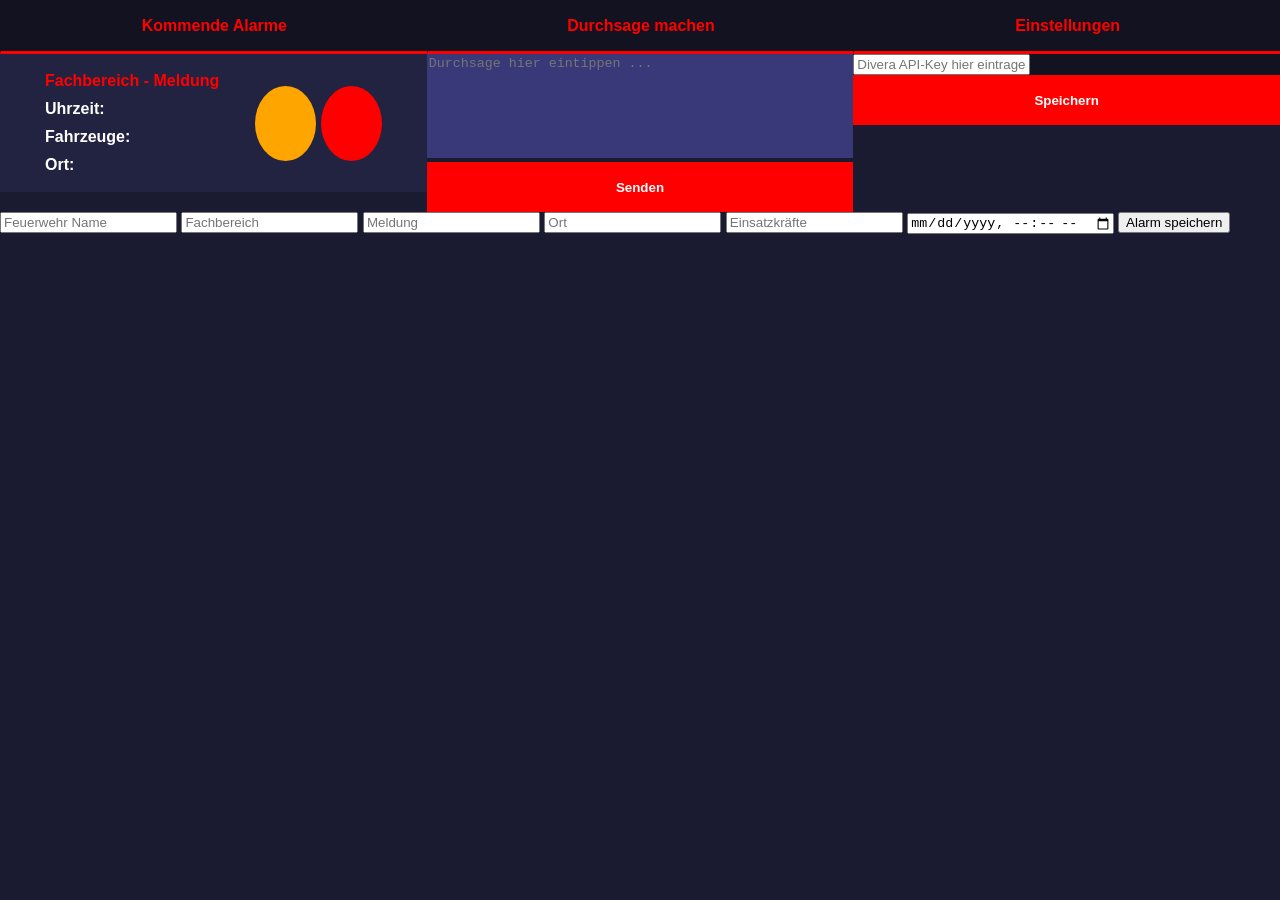
==== src/main/resources/templates/index.html @ 3c7aeb7d "Websetie weiter entwickelt GUI und web Server Ports am start via Arguemtn hinzugefügt und doppelter " ====
<!DOCTYPE html>
<html xmlns:th="http://www.thymeleaf.org">
<head>
    <title>Simularm Feuerwehr</title>
    <link rel="stylesheet" th:href="@{/css/index.css}" href="../static/css/index.css">
</head>
<body>

<div class="left">
    <div class="queue">
        <div class="title">
            <span>Kommende Alarme</span>
        </div>
        <div class="q_con" th:each="alarm : ${alarms}">
            <div class="q_item">
                <div class="meldung">
                    <span th:text="${alarm.fachBereich}">Fachbereich</span><span> - </span><span th:text="${alarm.meldung}">Meldung</span>
                </div>
                <div class="time">
                    <span>Uhrzeit: </span><span th:text="${alarm.timestamp}"></span>
                </div>
                <div class="einheit">
                    <span>Fahrzeuge: </span><span th:text="${alarm.forces}"></span>
                </div>
                <div class="location">
                    <span>Ort: </span><span th:text="${alarm.ort}"></span>
                </div>
            </div>
            <div class="edit">
                <a>
                    <img th:src="@{/source/settings.png}">
                </a>
            </div>
            <div class="delete">
                <a>
                    <img th:src="@{/source/settings.png}">
                </a>
            </div>
        </div>
        <div class="create">

        </div>
    </div>
    <div class="durchsage">
        <div class="title">
            <span>Durchsage machen</span>
        </div>
        <form th:action="@{/alarm/druchsage}" method="post">
            <textarea type="text" name="message" placeholder="Durchsage hier eintippen ..."  cols="40" rows="5" ></textarea>
            <button type="submit"><span>Senden</span></button>
        </form>
    </div>
    <div class="settings">
        <div class="title">
            <span>Einstellungen</span>
        </div>
        <form th:action="@{/alarm/settings}" method="post">
            <input type="text" name="api-key" placeholder="Divera API-Key hier eintragen ...">
            <button type="submit">Speichern</button>
        </form>
    </div>
</div>
<form action="/alarm/add" method="post">
    <input type="text" name="fwName" placeholder="Feuerwehr Name" />
    <input type="text" name="fachBereich" placeholder="Fachbereich" />
    <input type="text" name="meldung" placeholder="Meldung" />
    <input type="text" name="ort" placeholder="Ort" />
    <input type="text" name="forces" placeholder="Einsatzkräfte" />
    <input type="datetime-local" name="time">
    <button type="submit">Alarm speichern</button>
</form>


</body>
</html>
---- src/main/resources/static/css/index.css ----
body {
    background-color: rgb(26, 26, 49);
    color: white;
    font-family: arial;
    font-weight: 300;
    width: 100%;
    height: 100%;
    margin: 0px;
    user-select: none;
    overflow-x: hidden;
}

.title{
    width: 100%;
    height: 50px;
    transition: all 0.3s;
    background-color: rgb(18, 18, 32);
    border-left: transparent solid 3px;
    display: flex;
    align-items: center;
    justify-content: center;
    border: 1px solid transparent;
    font-weight: bold;
    color: red;
    border-bottom: 3px red solid;
}

.left{
    width: 100%;
    height: 100%;
    display: flex;
    justify-content: flex-start;
    align-items: flex-start;
    flex-direction: row;

}


/* Queue */
.queue{
    width: 33.333%;
    height: 100%;
    display: flex;
    justify-content: top;
    align-items: top;
    flex-direction: column;
}


.queue .q_title span{
    font-size: larger;
}

.queue .q_con{
    width: calc(100% - 10vh);
    height: 100%;
    transition: all 0.3s;
    background-color: rgb(34, 34, 65);
    display: inline-flex;
    justify-content: flex-end;
    align-items: center;
    gap: 5px;
    padding: 2vh;
    padding-left: 5vh;
    padding-right: 5vh;
    overflow-y: scroll;
}
.queue .q_con:hover{
    background-color: rgb(57, 57, 122);
}
.queue .q_con .q_item{
    width: 75%;
    display: flex;
    justify-content: center;
    align-items: flex-start;
    gap: 10px;
    flex-direction: column;
    font-weight: bold;
}

.queue .q_con .q_item .meldung{
    color: red
}

.queue .q_con .edit{
    width: 75px;
    height: 75px;
    background-color: orange;
    transition: all 0.3s;
    display: flex;
    justify-content: center;
    align-items: center;
    border-radius: 50%;
}
.queue .q_con .edit:hover{
    background-color: rgb(160, 88, 0);
    box-shadow: rgba(0, 0, 0, 0.25) 0px 54px 55px, rgba(0, 0, 0, 0.12) 0px -12px 30px, rgba(0, 0, 0, 0.12) 0px 4px 6px, rgba(0, 0, 0, 0.17) 0px 12px 13px, rgba(0, 0, 0, 0.09) 0px -3px 5px;
}

.queue .q_con .delete{
    width: 75px;
    height: 75px;
    background-color: red;
    transition: all 0.3s;
    transition: all 0.3s;
    display: flex;
    justify-content: center;
    align-items: center;
    border-radius: 50%;
}
.queue .q_con .delete:hover{
    background-color: darkred;
    box-shadow: rgba(0, 0, 0, 0.25) 0px 54px 55px, rgba(0, 0, 0, 0.12) 0px -12px 30px, rgba(0, 0, 0, 0.12) 0px 4px 6px, rgba(0, 0, 0, 0.17) 0px 12px 13px, rgba(0, 0, 0, 0.09) 0px -3px 5px;
}

/* Annoucements */

.durchsage{
    width: 33.333%;
    height: 100%;
    display: flex;
    justify-content: top;
    align-items: top;
    flex-direction: column;
}

.durchsage form textarea{
    margin: 0px;
    padding: 2px;
    width: calc(100% - 4px);
    height: 100px;
    border: none;
    resize: none;
    background-color: rgb(57, 57, 122);
    overflow-y: scroll;
    outline: none;
}
.durchsage form button{
    width: 100%;
    height: 50px;
    border: none;
    background-color: red;
    color: white;
    font-weight:bold;
    transition: all 0.2s;
}

.durchsage form button:hover{
    background-color: darkred;
    font-size:medium
}

.settings{
    width: 33.333%;
    height: 100%;
    display: flex;
    justify-content: top;
    align-items: top;
    flex-direction: column;
    background-color: rgb(18, 18, 32);
    font-weight: bold;
    transition: all 0.3s;
}
.settings img{
    filter: invert(1);
}
.settings form .inputs{
    width: calc(100% - 20px);
    height: 100%;
    display: flex;
    justify-content: center;
    align-items: flex-start;
    flex-direction: column;
    padding: 10px;
}

.settings form button{
    width: 100%;
    height: 50px;
    border: none;
    background-color: red;
    color: white;
    font-weight:bold;
    transition: all 0.2s;
}

.settings form button:hover{
    background-color: darkred;
    font-size:medium
}
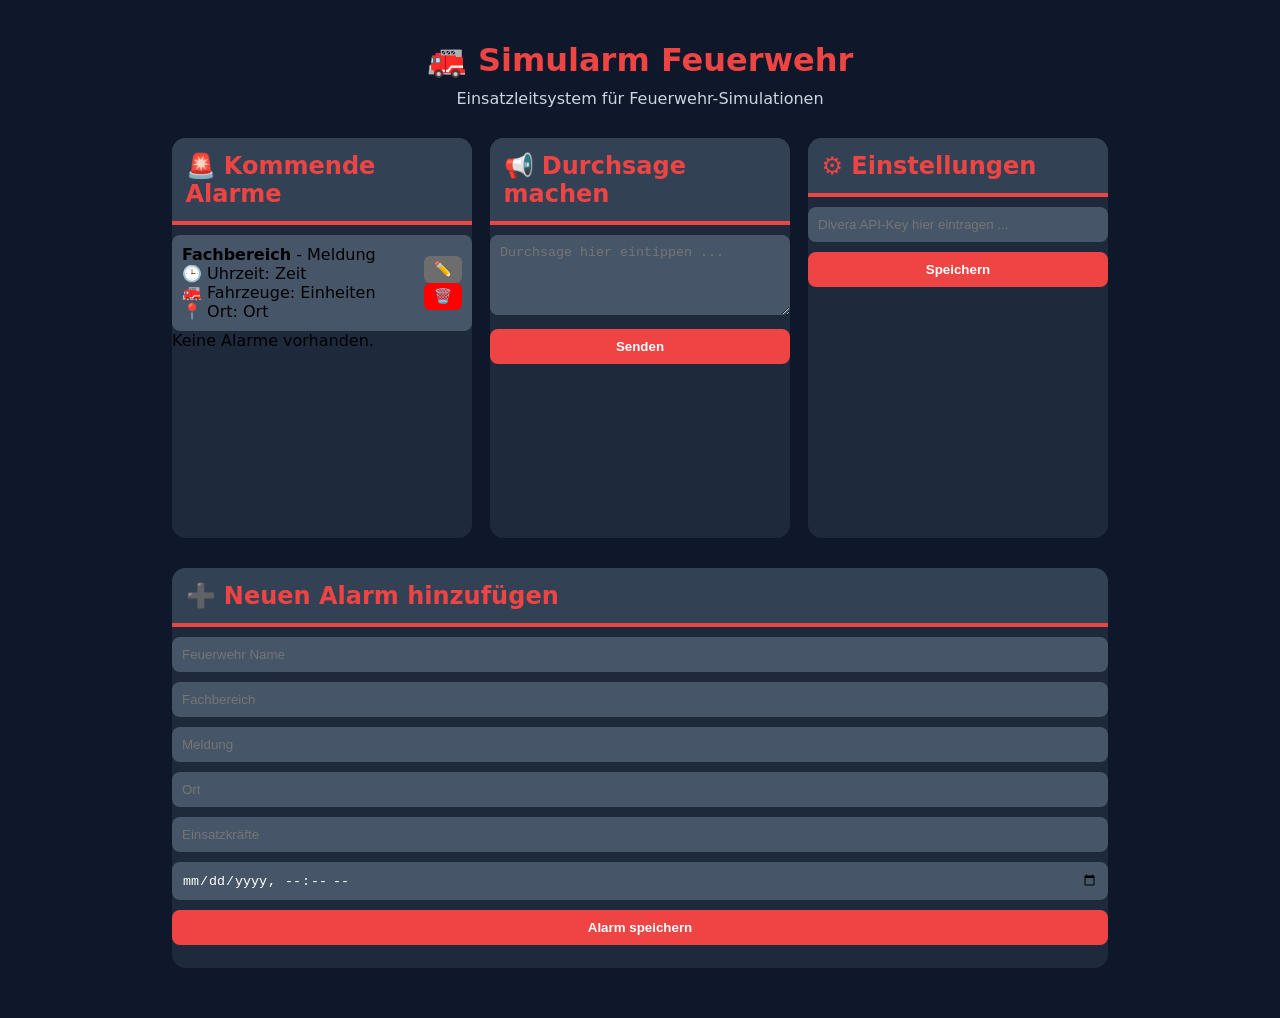
==== commit 47e76bda: "save, schule" ====
--- a/src/main/resources/templates/index.html
+++ b/src/main/resources/templates/index.html
@@ -1,75 +1,89 @@
 <!DOCTYPE html>
 <html xmlns:th="http://www.thymeleaf.org">
+
 <head>
     <title>Simularm Feuerwehr</title>
     <link rel="stylesheet" th:href="@{/css/index.css}" href="../static/css/index.css">
 </head>
+
 <body>
 
-<div class="left">
-    <div class="queue">
-        <div class="title">
-            <span>Kommende Alarme</span>
-        </div>
-        <div class="q_con" th:each="alarm : ${alarms}">
-            <div class="q_item">
-                <div class="meldung">
-                    <span th:text="${alarm.fachBereich}">Fachbereich</span><span> - </span><span th:text="${alarm.meldung}">Meldung</span>
+    <div class="container">
+        <header>
+            <h1>🚒 Simularm Feuerwehr</h1>
+            <p>Einsatzleitsystem für Feuerwehr-Simulationen</p>
+        </header>
+
+        <!-- Kommende Alarme -->
+        <div class="top">
+            <section class="alarms">
+                <h2>🚨 Kommende Alarme</h2>
+                <div class="alarm-list" th:if="${alarms}">
+                    <div class="alarm-item" th:each="alarm : ${alarms}">
+                        <div class="alarm-info">
+                            <strong th:text="${alarm.fachBereich}">Fachbereich</strong> -
+                            <span th:text="${alarm.meldung}">Meldung</span>
+                            <div>
+                                🕒 Uhrzeit: <span th:text="${alarm.timestamp}">Zeit</span>
+                            </div>
+                            <div>
+                                🚒 Fahrzeuge: <span th:text="${alarm.forces}">Einheiten</span>
+                            </div>
+                            <div>
+                                📍 Ort: <span th:text="${alarm.ort}">Ort</span>
+                            </div>
+                        </div>
+                        <div class="alarm-actions">
+                            <form th:action="@{/alarm/edit/{id}(id=${alarm.id})}" method="get">
+                                <button class="edit" type="submit">✏️</button>
+                            </form>
+                            <form th:action="@{/alarm/delete/{id}(id=${alarm.id})}" method="post">
+                                <button class="delete" type="submit">🗑️</button>
+                            </form>
+                        </div>
+                    </div>
                 </div>
-                <div class="time">
-                    <span>Uhrzeit: </span><span th:text="${alarm.timestamp}"></span>
-                </div>
-                <div class="einheit">
-                    <span>Fahrzeuge: </span><span th:text="${alarm.forces}"></span>
-                </div>
-                <div class="location">
-                    <span>Ort: </span><span th:text="${alarm.ort}"></span>
-                </div>
-            </div>
-            <div class="edit">
-                <a>
-                    <img th:src="@{/source/settings.png}">
-                </a>
-            </div>
-            <div class="delete">
-                <a>
-                    <img th:src="@{/source/settings.png}">
-                </a>
-            </div>
-        </div>
-        <div class="create">
+                <p th:if="${#lists.isEmpty(alarms)}">Keine Alarme vorhanden.</p>
+            </section>
+
+            <!-- Durchsage machen -->
+            <section class="durchsage">
+                <h2>📢 Durchsage machen</h2>
+                <form th:action="@{/alarm/durchsage}" method="post">
+                    <textarea name="message" placeholder="Durchsage hier eintippen ..." cols="40" rows="4"
+                        required></textarea>
+                    <button type="submit">Senden</button>
+                </form>
+            </section>
+
+            <!-- Einstellungen -->
+            <section class="settings">
+                <h2>⚙️ Einstellungen</h2>
+                <form th:action="@{/alarm/settings}" method="post">
+                    <input type="text" name="apiKey" placeholder="Divera API-Key hier eintragen ..." required />
+                    <button type="submit">Speichern</button>
+                </form>
+            </section>
 
         </div>
+        <!-- Neuen Alarm hinzufügen -->
+        <div class="bottom">
+            <section class="new-alarm">
+            <h2>➕ Neuen Alarm hinzufügen</h2>
+            <form th:action="@{/alarm/add}" method="post">
+                <input type="text" name="fwName" placeholder="Feuerwehr Name" required />
+                <input type="text" name="fachBereich" placeholder="Fachbereich" required />
+                <input type="text" name="meldung" placeholder="Meldung" required />
+                <input type="text" name="ort" placeholder="Ort" required />
+                <input type="text" name="forces" placeholder="Einsatzkräfte" required />
+                <input type="datetime-local" name="time" required />
+                <button type="submit">Alarm speichern</button>
+            </form>
+        </section>
+        </div>
+
     </div>
-    <div class="durchsage">
-        <div class="title">
-            <span>Durchsage machen</span>
-        </div>
-        <form th:action="@{/alarm/druchsage}" method="post">
-            <textarea type="text" name="message" placeholder="Durchsage hier eintippen ..."  cols="40" rows="5" ></textarea>
-            <button type="submit"><span>Senden</span></button>
-        </form>
-    </div>
-    <div class="settings">
-        <div class="title">
-            <span>Einstellungen</span>
-        </div>
-        <form th:action="@{/alarm/settings}" method="post">
-            <input type="text" name="api-key" placeholder="Divera API-Key hier eintragen ...">
-            <button type="submit">Speichern</button>
-        </form>
-    </div>
-</div>
-<form action="/alarm/add" method="post">
-    <input type="text" name="fwName" placeholder="Feuerwehr Name" />
-    <input type="text" name="fachBereich" placeholder="Fachbereich" />
-    <input type="text" name="meldung" placeholder="Meldung" />
-    <input type="text" name="ort" placeholder="Ort" />
-    <input type="text" name="forces" placeholder="Einsatzkräfte" />
-    <input type="datetime-local" name="time">
-    <button type="submit">Alarm speichern</button>
-</form>
-
 
 </body>
-</html>
+
+</html>
--- a/src/main/resources/static/css/index.css
+++ b/src/main/resources/static/css/index.css
@@ -1,190 +1,158 @@
+/* Grundlayout */
 body {
-    background-color: rgb(26, 26, 49);
-    color: white;
-    font-family: arial;
-    font-weight: 300;
+    font-family: ui-sans-serif, system-ui, sans-serif, "Apple Color Emoji", "Segoe UI Emoji", "Segoe UI Symbol", "Noto Color Emoji";
+    background-color: rgb(15 23 42 / var(--tw-bg-opacity, 1));
+    margin: 0;
+    padding: 20px;
+}
+.top{
     width: 100%;
     height: 100%;
-    margin: 0px;
-    user-select: none;
-    overflow-x: hidden;
+    display: inline-flex;
+    justify-content: center;
+    align-items: center;
+    flex-direction: row;
+    gap: 2vh;
 }
 
-.title{
+.bottom{
     width: 100%;
-    height: 50px;
-    transition: all 0.3s;
-    background-color: rgb(18, 18, 32);
-    border-left: transparent solid 3px;
-    display: flex;
+    height: 100%;
+    display: inline-flex;
+    justify-content: center;
     align-items: center;
-    justify-content: center;
-    border: 1px solid transparent;
-    font-weight: bold;
-    color: red;
-    border-bottom: 3px red solid;
+    flex-direction: row;
+    gap: 2vh;
 }
 
-.left{
-    width: 100%;
-    height: 100%;
+.container {
+    max-width: 1000px;
+    margin: 0 auto;
+}
+header{
+    margin-bottom: 30px;
+}
+
+header h1 {
+    text-align: center;
+    color: rgb(239 68 68 / var(--tw-text-opacity, 1));
+    margin-bottom: 10px;
+}
+
+header p {
+    text-align: center;
+    color: #cbd5e1; /* slate-400 */
+    margin-top: 0;
+}
+
+section {
+    margin-bottom: 30px;
+    background-color: rgb(30 41 59 / var(--tw-bg-opacity, 1));
+    border-radius: 1.5vh;
+    height: 400px;
+    width: 300px;
+}
+
+section h2 {
+    margin-top: 0px;
+    font-size: 1.5em;
+    margin-bottom: 10px;
+    color: rgb(239 68 68 / var(--tw-text-opacity, 1));
+    border-bottom: 4px solid rgb(239 68 68 / var(--tw-text-opacity, 1));
+    padding-bottom: 5px;
+    background-color: rgb(51 65 85 / var(--tw-bg-opacity, 1));
+    padding: 1.5vh;
+    border-top-left-radius: 1.5vh;
+    border-top-right-radius: 1.5vh;
+}
+
+.alarm-list {
     display: flex;
-    justify-content: flex-start;
-    align-items: flex-start;
-    flex-direction: row;
+    flex-direction: column;
+    gap: 10px;
+}
 
+.alarm-item {
+    background-color: #475569; /* slate-600 */
+    padding: 10px;
+    border-radius: 8px;
+    display: flex;
+    justify-content: space-between;
+    align-items: center;
+}
+
+.alarm-info {
+    max-width: 70%;
+}
+
+.alarm-actions form {
+    margin-left: 5px;
+}
+
+.alarm-actions .edit{
+    background-color: #6d6d6d; /* orange-500 */
+    color: white;
+    border: none;
+    padding: 5px 10px;
+    border-radius: 6px;
+    cursor: pointer;
+    font-size: 0.9em;
+}
+
+.alarm-actions .edit:hover {
+    background-color: #333333; /* orange-600 */
+}
+
+.alarm-actions .delete{
+    background-color: #ff0000; /* orange-500 */
+    color: white;
+    border: none;
+    padding: 5px 10px;
+    border-radius: 6px;
+    cursor: pointer;
+    font-size: 0.9em;
+}
+
+.alarm-actions .delete:hover {
+    background-color: #b40000; /* orange-600 */
 }
 
 
-/* Queue */
-.queue{
-    width: 33.333%;
-    height: 100%;
-    display: flex;
-    justify-content: top;
-    align-items: top;
-    flex-direction: column;
+form input,
+form textarea {
+    width: calc(100% - 20px);
+    padding: 10px;
+    margin-bottom: 10px;
+    background-color: #475569; /* slate-600 */
+    color: white;
+    border: none;
+    border-radius: 8px;
 }
 
-
-.queue .q_title span{
-    font-size: larger;
+form button {
+    width: 100%;
+    padding: 10px;
+    background-color: rgb(239 68 68 / var(--tw-text-opacity, 1)); /* red-500 */
+    color: white;
+    border: none;
+    border-radius: 8px;
+    font-weight: bold;
+    cursor: pointer;
 }
 
-.queue .q_con{
-    width: calc(100% - 10vh);
-    height: 100%;
-    transition: all 0.3s;
-    background-color: rgb(34, 34, 65);
-    display: inline-flex;
-    justify-content: flex-end;
-    align-items: center;
-    gap: 5px;
-    padding: 2vh;
-    padding-left: 5vh;
-    padding-right: 5vh;
-    overflow-y: scroll;
-}
-.queue .q_con:hover{
-    background-color: rgb(57, 57, 122);
-}
-.queue .q_con .q_item{
-    width: 75%;
-    display: flex;
-    justify-content: center;
-    align-items: flex-start;
-    gap: 10px;
-    flex-direction: column;
-    font-weight: bold;
+form button:hover {
+    background-color: #e11d48; /* red-600 */
 }
 
-.queue .q_con .q_item .meldung{
-    color: red
+/* Extra kleine Anpassungen */
+textarea {
+    resize: vertical;
 }
 
-.queue .q_con .edit{
-    width: 75px;
-    height: 75px;
-    background-color: orange;
-    transition: all 0.3s;
-    display: flex;
-    justify-content: center;
-    align-items: center;
-    border-radius: 50%;
-}
-.queue .q_con .edit:hover{
-    background-color: rgb(160, 88, 0);
-    box-shadow: rgba(0, 0, 0, 0.25) 0px 54px 55px, rgba(0, 0, 0, 0.12) 0px -12px 30px, rgba(0, 0, 0, 0.12) 0px 4px 6px, rgba(0, 0, 0, 0.17) 0px 12px 13px, rgba(0, 0, 0, 0.09) 0px -3px 5px;
+p {
+    margin: 0;
 }
 
-.queue .q_con .delete{
-    width: 75px;
-    height: 75px;
-    background-color: red;
-    transition: all 0.3s;
-    transition: all 0.3s;
-    display: flex;
-    justify-content: center;
-    align-items: center;
-    border-radius: 50%;
+.new-alarm{
+    width: calc((3*300px) + (2*2vh));
 }
-.queue .q_con .delete:hover{
-    background-color: darkred;
-    box-shadow: rgba(0, 0, 0, 0.25) 0px 54px 55px, rgba(0, 0, 0, 0.12) 0px -12px 30px, rgba(0, 0, 0, 0.12) 0px 4px 6px, rgba(0, 0, 0, 0.17) 0px 12px 13px, rgba(0, 0, 0, 0.09) 0px -3px 5px;
-}
-
-/* Annoucements */
-
-.durchsage{
-    width: 33.333%;
-    height: 100%;
-    display: flex;
-    justify-content: top;
-    align-items: top;
-    flex-direction: column;
-}
-
-.durchsage form textarea{
-    margin: 0px;
-    padding: 2px;
-    width: calc(100% - 4px);
-    height: 100px;
-    border: none;
-    resize: none;
-    background-color: rgb(57, 57, 122);
-    overflow-y: scroll;
-    outline: none;
-}
-.durchsage form button{
-    width: 100%;
-    height: 50px;
-    border: none;
-    background-color: red;
-    color: white;
-    font-weight:bold;
-    transition: all 0.2s;
-}
-
-.durchsage form button:hover{
-    background-color: darkred;
-    font-size:medium
-}
-
-.settings{
-    width: 33.333%;
-    height: 100%;
-    display: flex;
-    justify-content: top;
-    align-items: top;
-    flex-direction: column;
-    background-color: rgb(18, 18, 32);
-    font-weight: bold;
-    transition: all 0.3s;
-}
-.settings img{
-    filter: invert(1);
-}
-.settings form .inputs{
-    width: calc(100% - 20px);
-    height: 100%;
-    display: flex;
-    justify-content: center;
-    align-items: flex-start;
-    flex-direction: column;
-    padding: 10px;
-}
-
-.settings form button{
-    width: 100%;
-    height: 50px;
-    border: none;
-    background-color: red;
-    color: white;
-    font-weight:bold;
-    transition: all 0.2s;
-}
-
-.settings form button:hover{
-    background-color: darkred;
-    font-size:medium
-}
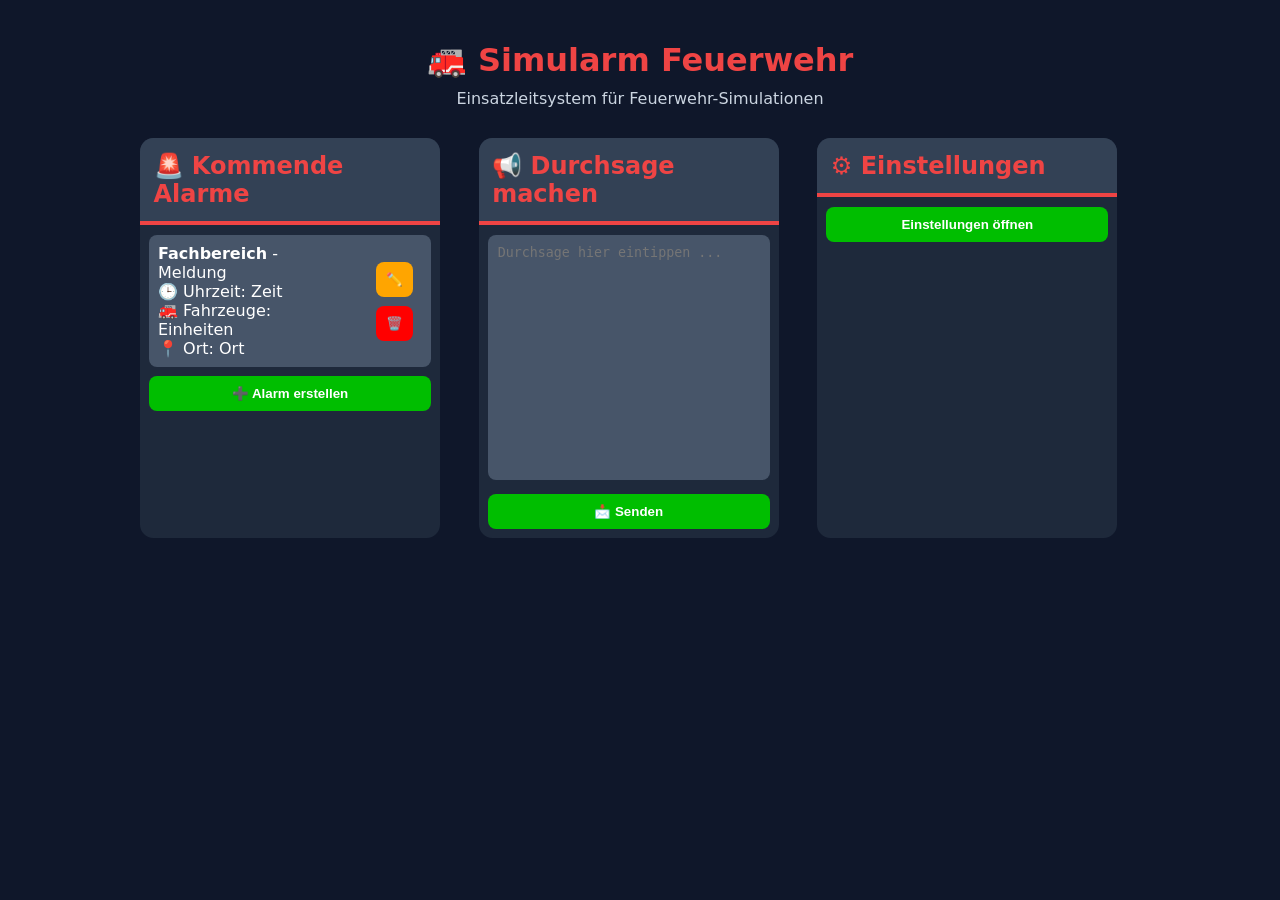
==== commit 7ee519a9: "save, 20:45" ====
--- a/src/main/resources/templates/index.html
+++ b/src/main/resources/templates/index.html
@@ -15,11 +15,11 @@
         </header>
 
         <!-- Kommende Alarme -->
-        <div class="top">
+        <div class="main">
             <section class="alarms">
                 <h2>🚨 Kommende Alarme</h2>
                 <div class="alarm-list" th:if="${alarms}">
-                    <div class="alarm-item" th:each="alarm : ${alarms}">
+                    <div class="alarm-item" th:each="alarm : ${alarms}" th:data-id="${alarm.id}" th:data-fwname="${alarm.fwName}" th:data-fachbereich="${alarm.fachBereich}" th:data-meldung="${alarm.meldung}" th:data-ort="${alarm.ort}" th:data-forces="${alarm.forces}" th:data-timestamp="${alarm.timestamp}">
                         <div class="alarm-info">
                             <strong th:text="${alarm.fachBereich}">Fachbereich</strong> -
                             <span th:text="${alarm.meldung}">Meldung</span>
@@ -34,41 +34,37 @@
                             </div>
                         </div>
                         <div class="alarm-actions">
-                            <form th:action="@{/alarm/edit/{id}(id=${alarm.id})}" method="get">
-                                <button class="edit" type="submit">✏️</button>
-                            </form>
-                            <form th:action="@{/alarm/delete/{id}(id=${alarm.id})}" method="post">
-                                <button class="delete" type="submit">🗑️</button>
-                            </form>
+                            <button class="edit orange" type="button" th:data-id="${alarm.id}" onclick="openModal('edit', this.getAttribute('data-id'))">✏️</button>
+                            <button class="delete red" type="button" th:data-id="${alarm.id}" onclick="openModal('delete', this.getAttribute('data-id'))">🗑️</button>
                         </div>
                     </div>
                 </div>
-                <p th:if="${#lists.isEmpty(alarms)}">Keine Alarme vorhanden.</p>
+                <button onclick="openModal('create')" class="green">➕ Alarm erstellen</button>
             </section>
 
             <!-- Durchsage machen -->
             <section class="durchsage">
                 <h2>📢 Durchsage machen</h2>
                 <form th:action="@{/alarm/durchsage}" method="post">
-                    <textarea name="message" placeholder="Durchsage hier eintippen ..." cols="40" rows="4"
+                    <textarea name="message" placeholder="Durchsage hier eintippen ..." cols="40" rows="15"
                         required></textarea>
-                    <button type="submit">Senden</button>
+                    <button type="submit" class="green">📩 Senden</button>
                 </form>
             </section>
 
             <!-- Einstellungen -->
             <section class="settings">
                 <h2>⚙️ Einstellungen</h2>
-                <form th:action="@{/alarm/settings}" method="post">
-                    <input type="text" name="apiKey" placeholder="Divera API-Key hier eintragen ..." required />
-                    <button type="submit">Speichern</button>
-                </form>
+                <button onclick="openModal('settings')" class="green">Einstellungen öffnen</button>
             </section>
 
         </div>
-        <!-- Neuen Alarm hinzufügen -->
-        <div class="bottom">
-            <section class="new-alarm">
+
+    </div>
+    <!-- Modals -->
+
+    <div class="popup hidden" id="popup">
+        <section class="new-alarm hidden" id="create">
             <h2>➕ Neuen Alarm hinzufügen</h2>
             <form th:action="@{/alarm/add}" method="post">
                 <input type="text" name="fwName" placeholder="Feuerwehr Name" required />
@@ -77,13 +73,71 @@
                 <input type="text" name="ort" placeholder="Ort" required />
                 <input type="text" name="forces" placeholder="Einsatzkräfte" required />
                 <input type="datetime-local" name="time" required />
-                <button type="submit">Alarm speichern</button>
+                <div class="bottom">
+                    <button onclick="closeModal('create')" class="gray">❌Abbrechen</button>
+                    <button type="submit" onclick="closeModal('create')" class="green">✅ Erstellen</button>
+                </div>
             </form>
         </section>
-        </div>
+        <section class="edit-alarm hidden" id="edit">
+            <h2>✏️ Alarm bearbeiten</h2>
+            <form th:action="@{/alarm/edit}" method="post">
+                <input type="text" name="fwName" placeholder="Feuerwehr Name" required />
+                <input type="text" name="fachBereich" placeholder="Fachbereich" required />
+                <input type="text" name="meldung" placeholder="Meldung" required />
+                <input type="text" name="ort" placeholder="Ort" required />
+                <input type="text" name="forces" placeholder="Einsatzkräfte" required />
+                <input type="datetime-local" name="time" required />
+                <input type="hidden" name="id" id="edit-id">
+                <div class="bottom">
+                    <button type="button" onclick="closeModal('edit')" class="gray">❌Abbrechen</button>
+                    <button type="submit" onclick="closeModal('edit')" class="green">💾 Speichern</button>
+                </div>
+            </form>
+        </section>
+        <section class="delete-alarm hidden" id="delete">
+            <h2>🗑️ Alarm löschen </h2>
+            <form th:action="@{/alarm/delete}" method="post">
+                <input type="hidden" name="id" id="delete-id">
+                <div class="bottom">
+                    <button type="button"  onclick="closeModal('delete')" class="gray">❌Abbrechen</button>
+                    <button type="submit" onclick="closeModal('delete')" class="red">🚫 Löschen</button>
+                </div>
+            </form>
+        </section>
+        <section class="settings hidden" id="settings">
+            <h2>⚙️ Einstellungen</h2>
+            <form th:action="@{/alarm/settings}" method="post">
+                <input type="text" name="divera-api-key" placeholder="Divera-api-key" />
+                <div class="bottom">
+                    <button type="button" onclick="closeModal('settings')" class="gray">❌Abbrechen</button>
+                    <button type="submit" onclick="closeModal('settings')" class="green">💾 Speichern</button>
+                </div>
+            </form>
+        </section>
+    </div>
+</body>
+<script>
+    function openModal(id, alarmId) {
+    document.getElementById(id).classList.remove('hidden');
+    document.getElementById('popup').classList.remove('hidden');
 
-    </div>
+    if (alarmId) {
+        if (id === 'edit') {
+            document.getElementById('edit-id').value = alarmId;
+        }
+        if (id === 'delete') {
+            document.getElementById('delete-id').value = alarmId;
+        }
+    }
+}
 
-</body>
+function closeModal(id) {
+    document.getElementById(id).classList.add('hidden');
+    document.getElementById('popup').classList.add('hidden');
+}
+
+
+</script>
 
 </html>
--- a/src/main/resources/static/css/index.css
+++ b/src/main/resources/static/css/index.css
@@ -5,31 +5,40 @@
     margin: 0;
     padding: 20px;
 }
-.top{
-    width: 100%;
-    height: 100%;
-    display: inline-flex;
-    justify-content: center;
-    align-items: center;
-    flex-direction: row;
-    gap: 2vh;
-}
-
-.bottom{
-    width: 100%;
-    height: 100%;
-    display: inline-flex;
-    justify-content: center;
-    align-items: center;
-    flex-direction: row;
-    gap: 2vh;
-}
 
 .container {
     max-width: 1000px;
     margin: 0 auto;
 }
-header{
+
+.hidden {
+    display: none !important;
+}
+
+.popup {
+    top: 0px;
+    left: 0px;
+    position: fixed;
+    display: inline-flex;
+    justify-content: center;
+    align-items: center;
+    width: 100%;
+    height: 100%;
+    background-color: rgba(0, 0, 0, 0.5);
+    z-index: 500;
+}
+
+.main {
+    width: 100%;
+    height: 100%;
+    display: grid;
+    grid-template-columns: repeat(auto-fit, minmax(300px, 1fr));
+    grid-gap: 1rem;
+}
+
+/* content */
+
+header {
     margin-bottom: 30px;
 }
 
@@ -41,16 +50,16 @@
 
 header p {
     text-align: center;
-    color: #cbd5e1; /* slate-400 */
+    color: #cbd5e1;
+    /* slate-400 */
     margin-top: 0;
 }
 
 section {
-    margin-bottom: 30px;
     background-color: rgb(30 41 59 / var(--tw-bg-opacity, 1));
     border-radius: 1.5vh;
-    height: 400px;
     width: 300px;
+    padding-bottom: 1vh;
 }
 
 section h2 {
@@ -66,15 +75,20 @@
     border-top-right-radius: 1.5vh;
 }
 
+
 .alarm-list {
     display: flex;
     flex-direction: column;
     gap: 10px;
+    margin-bottom: 1vh;
 }
 
 .alarm-item {
-    background-color: #475569; /* slate-600 */
-    padding: 10px;
+    background-color: #475569;
+    /* slate-600 */
+    padding: 1vh;
+    margin-left: 1vh;
+    margin-right: 1vh;
     border-radius: 8px;
     display: flex;
     justify-content: space-between;
@@ -83,76 +97,95 @@
 
 .alarm-info {
     max-width: 70%;
+    color:white;
+}
+
+.alarm-actions {
+    display: flex;
+    justify-content: center;
+    align-items: center;
+    flex-direction: column;
+    gap: 1vh;
 }
 
 .alarm-actions form {
     margin-left: 5px;
+    display: flex;
+    justify-content: center;
+    align-items: center;
+    flex-direction: column;
+    gap: 1vh;
 }
 
-.alarm-actions .edit{
-    background-color: #6d6d6d; /* orange-500 */
-    color: white;
-    border: none;
-    padding: 5px 10px;
-    border-radius: 6px;
-    cursor: pointer;
-    font-size: 0.9em;
-}
-
-.alarm-actions .edit:hover {
-    background-color: #333333; /* orange-600 */
-}
-
-.alarm-actions .delete{
-    background-color: #ff0000; /* orange-500 */
-    color: white;
-    border: none;
-    padding: 5px 10px;
-    border-radius: 6px;
-    cursor: pointer;
-    font-size: 0.9em;
-}
-
-.alarm-actions .delete:hover {
-    background-color: #b40000; /* orange-600 */
-}
 
 
 form input,
 form textarea {
-    width: calc(100% - 20px);
+    width: calc(100% - 20px - 2vh);
     padding: 10px;
     margin-bottom: 10px;
-    background-color: #475569; /* slate-600 */
+    background-color: #475569;
     color: white;
     border: none;
     border-radius: 8px;
+    margin-left: 1vh;
+    margin-right: 1vh;
 }
 
-form button {
-    width: 100%;
+button {
+    width: calc(100% - 2vh);
     padding: 10px;
-    background-color: rgb(239 68 68 / var(--tw-text-opacity, 1)); /* red-500 */
+    background-color: rgb(239 68 68 / var(--tw-text-opacity, 1));
+    /* red-500 */
     color: white;
     border: none;
     border-radius: 8px;
     font-weight: bold;
     cursor: pointer;
+    margin-left: 1vh;
+    margin-right: 1vh;
 }
 
-form button:hover {
-    background-color: #e11d48; /* red-600 */
+button:hover {
+    filter: brightness(0.9);
+}
+
+
+.green{
+    background-color: rgb(0, 190, 0);
+}
+.orange{
+    background-color: orange;
+}
+.gray{
+    background-color: gray;
+}
+.red{
+    background-color: red;
+}
+
+
+.bottom{
+    width: 100%;
+    bottom: 0px;
+    display: inline-flex;
+    justify-content: center;
+    align-items: center;
+    gap: 1.5vh;
+    padding-bottom: 1vh;
+    padding-top: 1vh;
+}
+
+.bottom form{
+    width: calc((3*300px) + (2*2vh));
 }
 
 /* Extra kleine Anpassungen */
 textarea {
-    resize: vertical;
+    resize: none;
 }
 
 p {
     margin: 0;
 }
 
-.new-alarm{
-    width: calc((3*300px) + (2*2vh));
-}
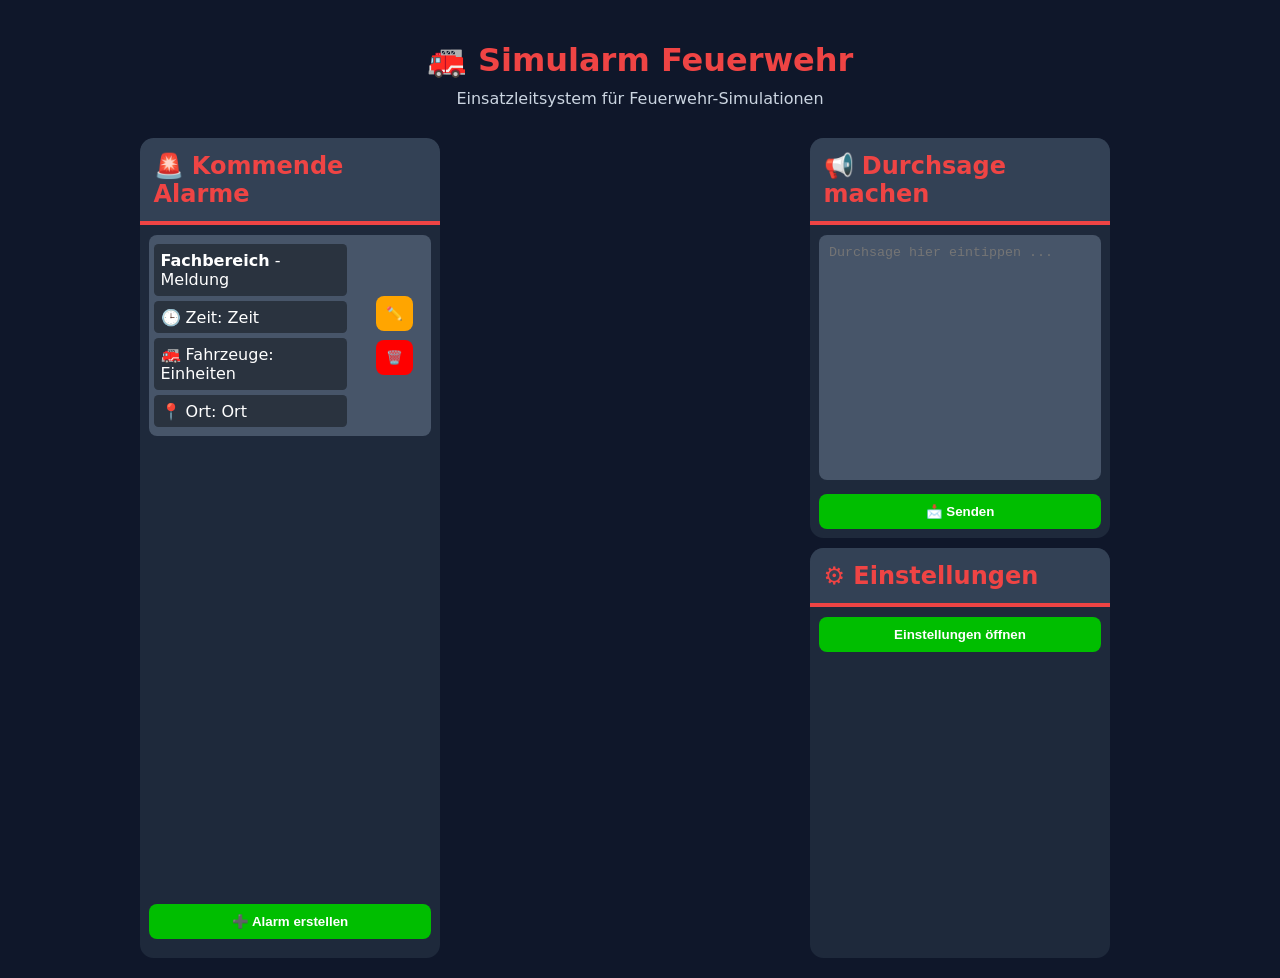
==== commit a2d252a7: "save, 16:17" ====
--- a/src/main/resources/templates/index.html
+++ b/src/main/resources/templates/index.html
@@ -19,12 +19,15 @@
             <section class="alarms">
                 <h2>🚨 Kommende Alarme</h2>
                 <div class="alarm-list" th:if="${alarms}">
-                    <div class="alarm-item" th:each="alarm : ${alarms}" th:data-id="${alarm.id}" th:data-fwname="${alarm.fwName}" th:data-fachbereich="${alarm.fachBereich}" th:data-meldung="${alarm.meldung}" th:data-ort="${alarm.ort}" th:data-forces="${alarm.forces}" th:data-timestamp="${alarm.timestamp}">
+                    <div class="alarm-item" th:each="alarm : ${alarms}" th:data-id="${alarm.id}">
                         <div class="alarm-info">
-                            <strong th:text="${alarm.fachBereich}">Fachbereich</strong> -
-                            <span th:text="${alarm.meldung}">Meldung</span>
                             <div>
-                                🕒 Uhrzeit: <span th:text="${alarm.timestamp}">Zeit</span>
+                                <strong th:text="${alarm.fachBereich}">Fachbereich</strong> -
+                                <span th:text="${alarm.meldung}">Meldung</span>
+                            </div>
+                            <div>
+                                🕒 Zeit: <span
+                                    th:text="${#temporals.format(alarm.timestamp, 'dd. MMMM yyyy, HH:mm')}">Zeit</span>
                             </div>
                             <div>
                                 🚒 Fahrzeuge: <span th:text="${alarm.forces}">Einheiten</span>
@@ -34,7 +37,7 @@
                             </div>
                         </div>
                         <div class="alarm-actions">
-                            <button class="edit orange" type="button" th:data-id="${alarm.id}" onclick="openModal('edit', this.getAttribute('data-id'))">✏️</button>
+                            <button class="edit orange" type="button" th:data-id="${alarm.id}" onclick="loadAlarmData(this.getAttribute('data-id'))">✏️</button>
                             <button class="delete red" type="button" th:data-id="${alarm.id}" onclick="openModal('delete', this.getAttribute('data-id'))">🗑️</button>
                         </div>
                     </div>
@@ -100,7 +103,7 @@
             <form th:action="@{/alarm/delete}" method="post">
                 <input type="hidden" name="id" id="delete-id">
                 <div class="bottom">
-                    <button type="button"  onclick="closeModal('delete')" class="gray">❌Abbrechen</button>
+                    <button type="button" onclick="closeModal('delete')" class="gray">❌Abbrechen</button>
                     <button type="submit" onclick="closeModal('delete')" class="red">🚫 Löschen</button>
                 </div>
             </form>
@@ -119,23 +122,48 @@
 </body>
 <script>
     function openModal(id, alarmId) {
-    document.getElementById(id).classList.remove('hidden');
-    document.getElementById('popup').classList.remove('hidden');
+        document.getElementById(id).classList.remove('hidden');
+        document.getElementById('popup').classList.remove('hidden');
 
-    if (alarmId) {
-        if (id === 'edit') {
-            document.getElementById('edit-id').value = alarmId;
-        }
-        if (id === 'delete') {
-            document.getElementById('delete-id').value = alarmId;
+        if (alarmId) {
+            if (id === 'edit') {
+                document.getElementById('edit-id').value = alarmId;
+            }
+            if (id === 'delete') {
+                document.getElementById('delete-id').value = alarmId;
+            }
         }
     }
-}
 
-function closeModal(id) {
-    document.getElementById(id).classList.add('hidden');
-    document.getElementById('popup').classList.add('hidden');
-}
+    function closeModal(id) {
+        document.getElementById(id).classList.add('hidden');
+        document.getElementById('popup').classList.add('hidden');
+    }
+
+    function loadAlarmData(id) {
+        fetch(`/alarm/api/${id}`)
+            .then(response => response.json())
+            .then(alarm => {
+                if (!alarm.id) {
+                    console.error("API returned no ID!" + id);
+                    return;
+                }
+                const editSection = document.getElementById('edit');
+
+                editSection.querySelector('input[name="fwName"]').value = alarm.fwName;
+                editSection.querySelector('input[name="fachBereich"]').value = alarm.fachBereich;
+                editSection.querySelector('input[name="meldung"]').value = alarm.meldung;
+                editSection.querySelector('input[name="ort"]').value = alarm.ort;
+                editSection.querySelector('input[name="forces"]').value = alarm.forces;
+                editSection.querySelector('input[name="time"]').value = alarm.timestamp.slice(0, 16);
+                document.getElementById('edit-id').value = alarm.id;
+
+
+                openModal('edit');
+            });
+
+    }
+
 
 
 </script>
--- a/src/main/resources/static/css/index.css
+++ b/src/main/resources/static/css/index.css
@@ -30,12 +30,12 @@
 
 .main {
     width: 100%;
-    height: 100%;
     display: grid;
-    grid-template-columns: repeat(auto-fit, minmax(300px, 1fr));
-    grid-gap: 1rem;
-}
-
+    grid-template-columns: 2fr 1fr;
+    grid-template-rows: auto auto 1fr;
+    gap: 10px;
+    height: calc(900px - 80px); /* ca. abzüglich header + padding */
+}
 /* content */
 
 header {
@@ -75,13 +75,22 @@
     border-top-right-radius: 1.5vh;
 }
 
+.alarms{
+    grid-column: 1 / 2;
+    grid-row: 1 / 4;
+    overflow-y: auto;
+}
+
 
 .alarm-list {
     display: flex;
     flex-direction: column;
     gap: 10px;
     margin-bottom: 1vh;
-}
+    height: 660px;
+    overflow-y: scroll;
+}
+
 
 .alarm-item {
     background-color: #475569;
@@ -98,6 +107,18 @@
 .alarm-info {
     max-width: 70%;
     color:white;
+    display: flex;
+    justify-content: center;
+    align-items: center;
+    gap: 5px;
+    flex-direction: column;
+}
+
+.alarm-info div{
+    background-color: rgb(42, 51, 63);
+    width: calc(100% - 5px);
+    padding: 0.75vh;
+    border-radius: 0.5vh;
 }
 
 .alarm-actions {
@@ -189,3 +210,12 @@
     margin: 0;
 }
 
+.durchsage{
+    grid-column: 2 / 3;
+    grid-row: 1 / 3;
+}
+
+.settings{
+    grid-column: 2 / 3;
+    grid-row: 3 / 4;
+}
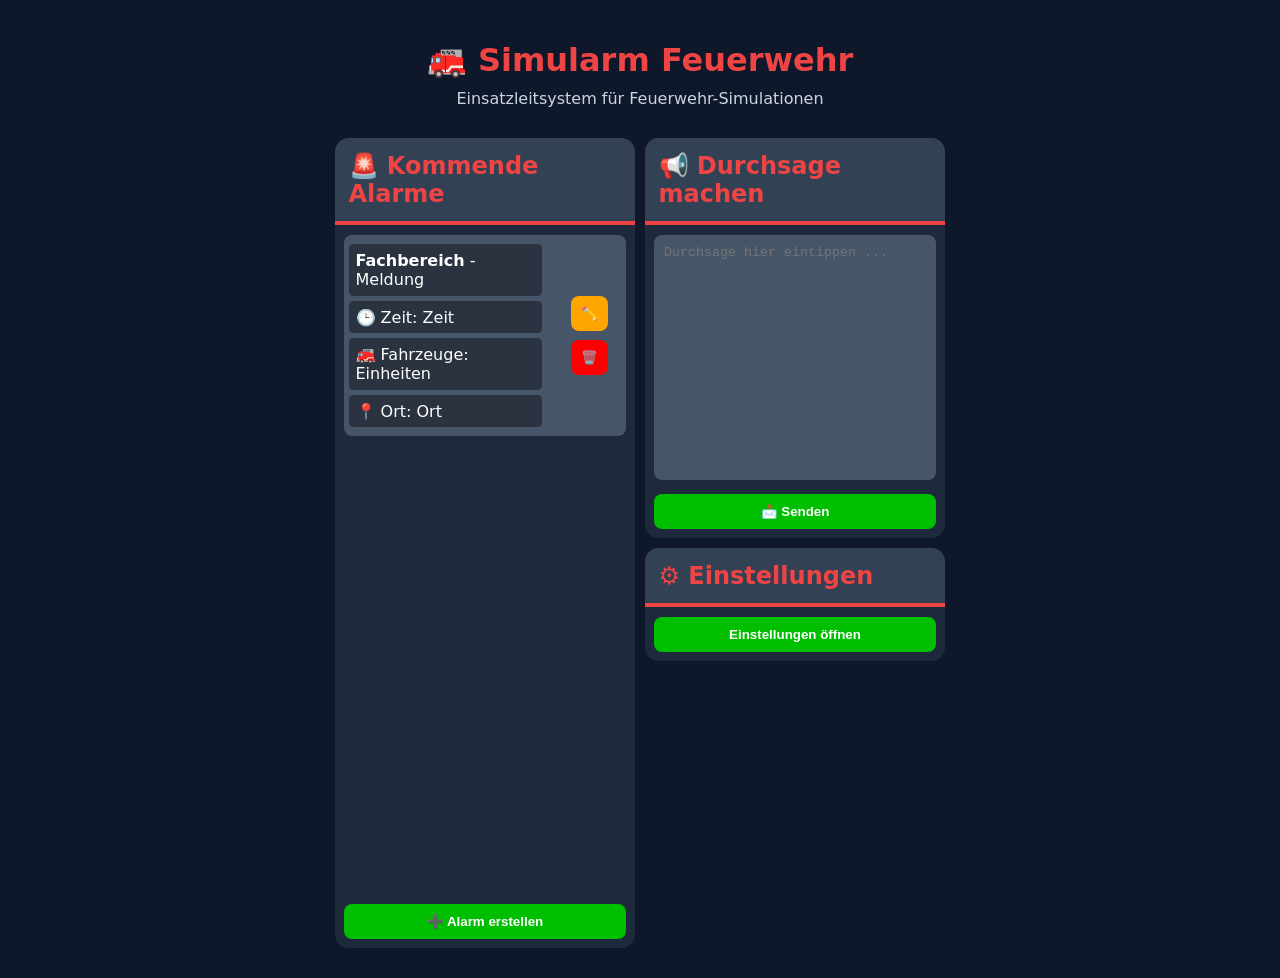
==== commit 2c3f37dd: "Alpha v1.0 - Einstellungen mit vielen Optionen hinzugefügt - Divera Integrität" ====
--- a/src/main/resources/templates/index.html
+++ b/src/main/resources/templates/index.html
@@ -19,7 +19,7 @@
             <section class="alarms">
                 <h2>🚨 Kommende Alarme</h2>
                 <div class="alarm-list" th:if="${alarms}">
-                    <div class="alarm-item" th:each="alarm : ${alarms}" th:data-id="${alarm.id}">
+                    <div class="alarm-item" th:each="alarm : ${alarms}" th:data-id="${alarm.id}" th:data-active="${alarm.active}">
                         <div class="alarm-info">
                             <div>
                                 <strong th:text="${alarm.fachBereich}">Fachbereich</strong> -
@@ -45,7 +45,8 @@
                 <button onclick="openModal('create')" class="green">➕ Alarm erstellen</button>
             </section>
 
-            <!-- Durchsage machen -->
+            <div class="sec">
+                            <!-- Durchsage machen -->
             <section class="durchsage">
                 <h2>📢 Durchsage machen</h2>
                 <form th:action="@{/alarm/durchsage}" method="post">
@@ -60,6 +61,7 @@
                 <h2>⚙️ Einstellungen</h2>
                 <button onclick="openModal('settings')" class="green">Einstellungen öffnen</button>
             </section>
+            </div>
 
         </div>
 
@@ -70,11 +72,11 @@
         <section class="new-alarm hidden" id="create">
             <h2>➕ Neuen Alarm hinzufügen</h2>
             <form th:action="@{/alarm/add}" method="post">
-                <input type="text" name="fwName" placeholder="Feuerwehr Name" required />
+                <input type="text" name="fwName" placeholder="Feuerwehr Name" th:value="${settings['fw-name']}" required />
                 <input type="text" name="fachBereich" placeholder="Fachbereich" required />
                 <input type="text" name="meldung" placeholder="Meldung" required />
                 <input type="text" name="ort" placeholder="Ort" required />
-                <input type="text" name="forces" placeholder="Einsatzkräfte" required />
+                <input type="text" name="forces" placeholder="Einsatzkräfte" required th:value="${settings['fahrzeuge']}"/>
                 <input type="datetime-local" name="time" required />
                 <div class="bottom">
                     <button onclick="closeModal('create')" class="gray">❌Abbrechen</button>
@@ -110,8 +112,19 @@
         </section>
         <section class="settings hidden" id="settings">
             <h2>⚙️ Einstellungen</h2>
-            <form th:action="@{/alarm/settings}" method="post">
-                <input type="text" name="divera-api-key" placeholder="Divera-api-key" />
+            <form th:action="@{/alarm/setting}" method="post">
+                <label for="fw-name">Feuerwehrname:</label>
+                <input type="text" name="fw-name" placeholder="Feuerwehr Seebach" th:value="${settings['fw-name']}"/>
+                <label for="fahrzeuge">Fahrzeuge (Standart):</label>
+                <input type="text" name="fahrzeuge" placeholder="Feuerwehr Seebach" th:value="${settings['fahrzeuge']}"/>
+                <label for="divera-api-key">Divera24/7-ApiKey:</label>
+                <input type="text" name="divera-api-key" placeholder="Divera24/7-ApiKey" th:value="${settings['divera-api-key']}"/>
+                <label for="divera-api-ric">Divera24/7-Alarmierungs Gruppe:</label>
+                <input type="text" name="divera-api-ric" placeholder="Divera24/7-Alarmierungs Gruppe" th:value="${settings['divera-api-ric']}"/>
+                <label for="divera-sleeper">Divera24/7-Timeout bis Gong:</label>
+                <input type="text" name="divera-sleeper" placeholder="Divera24/7-Timeout bis Gong" th:value="${settings['divera-sleeper']}"/>
+                <label for="alarm-text">Alarm Text:</label>
+                <textarea name="alarm-text" placeholder="Einsatz für die  %feuerwehr%! %fachbereich%  %meldung%. Es fahren:  %fahrzeuge%" rows="5" th:text="${settings['alarm-text']}"></textarea>
                 <div class="bottom">
                     <button type="button" onclick="closeModal('settings')" class="gray">❌Abbrechen</button>
                     <button type="submit" onclick="closeModal('settings')" class="green">💾 Speichern</button>
@@ -121,6 +134,16 @@
     </div>
 </body>
 <script>
+    setInterval(() => {
+        const alarmItems = document.querySelectorAll('.alarm-item');
+        alarmItems.forEach(div => {
+            const isActive = div.getAttribute('data-active') === 'true';
+            if (isActive) {
+                div.classList.add('blocked');
+            }
+        });
+    }, 10);
+
     function openModal(id, alarmId) {
         document.getElementById(id).classList.remove('hidden');
         document.getElementById('popup').classList.remove('hidden');
--- a/src/main/resources/static/css/index.css
+++ b/src/main/resources/static/css/index.css
@@ -30,11 +30,20 @@
 
 .main {
     width: 100%;
-    display: grid;
-    grid-template-columns: 2fr 1fr;
-    grid-template-rows: auto auto 1fr;
+    display: flex;
+    align-items: start;
+    justify-content: center;
     gap: 10px;
+    flex-direction: row;
     height: calc(900px - 80px); /* ca. abzüglich header + padding */
+}
+
+.sec{
+    display: flex;
+    align-items: center;
+    justify-content: start;
+    flex-direction: column;
+    gap: 10px;
 }
 /* content */
 
@@ -153,6 +162,13 @@
     margin-right: 1vh;
 }
 
+form label{
+    width: calc(100% - 20px - 2vh);
+    color: white;
+    margin-left: 1vh;
+    margin-right: 1vh;
+}
+
 button {
     width: calc(100% - 2vh);
     padding: 10px;
@@ -218,4 +234,8 @@
 .settings{
     grid-column: 2 / 3;
     grid-row: 3 / 4;
+}
+
+.blocked {
+    filter: grayscale(0.5)
 }
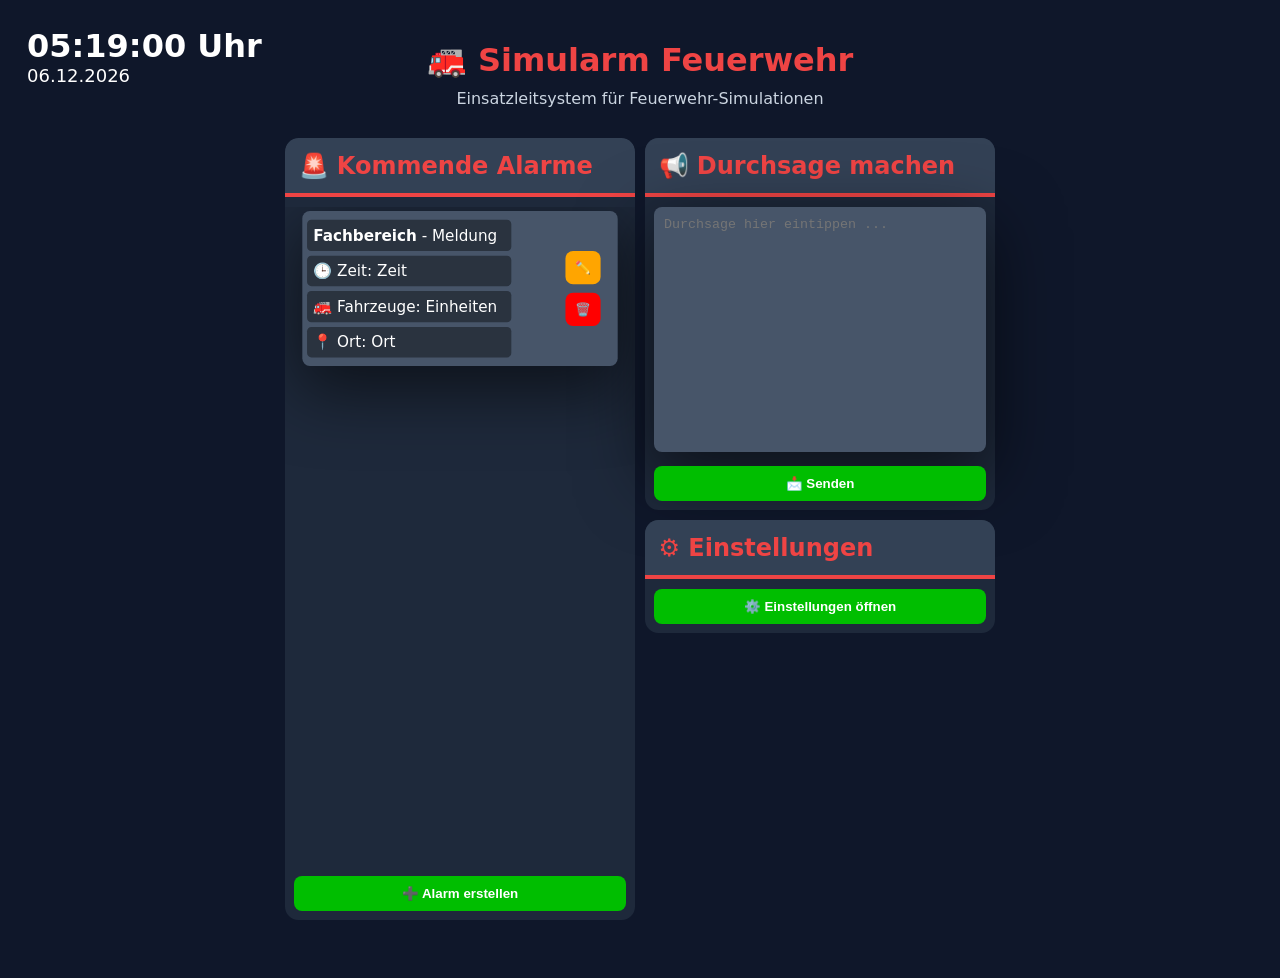
==== commit f06feadf: "Alpha v1.1 - UI überarbeitet" ====
--- a/src/main/resources/templates/index.html
+++ b/src/main/resources/templates/index.html
@@ -14,12 +14,18 @@
             <p>Einsatzleitsystem für Feuerwehr-Simulationen</p>
         </header>
 
+        <div class="timer">
+            <span class="clock" id="clock"></span>
+            <span class="date" id="date"></span>
+        </div>
+
         <!-- Kommende Alarme -->
         <div class="main">
             <section class="alarms">
                 <h2>🚨 Kommende Alarme</h2>
                 <div class="alarm-list" th:if="${alarms}">
-                    <div class="alarm-item" th:each="alarm : ${alarms}" th:data-id="${alarm.id}" th:data-active="${alarm.active}">
+                    <div class="alarm-item" th:each="alarm : ${alarms}" th:data-id="${alarm.id}"
+                        th:data-active="${alarm.active}">
                         <div class="alarm-info">
                             <div>
                                 <strong th:text="${alarm.fachBereich}">Fachbereich</strong> -
@@ -37,8 +43,10 @@
                             </div>
                         </div>
                         <div class="alarm-actions">
-                            <button class="edit orange" type="button" th:data-id="${alarm.id}" onclick="loadAlarmData(this.getAttribute('data-id'))">✏️</button>
-                            <button class="delete red" type="button" th:data-id="${alarm.id}" onclick="openModal('delete', this.getAttribute('data-id'))">🗑️</button>
+                            <button class="edit orange" type="button" th:data-id="${alarm.id}"
+                                onclick="loadAlarmData(this.getAttribute('data-id'))">✏️</button>
+                            <button class="delete red" type="button" th:data-id="${alarm.id}"
+                                onclick="openModal('delete', this.getAttribute('data-id'))">🗑️</button>
                         </div>
                     </div>
                 </div>
@@ -46,21 +54,21 @@
             </section>
 
             <div class="sec">
-                            <!-- Durchsage machen -->
-            <section class="durchsage">
-                <h2>📢 Durchsage machen</h2>
-                <form th:action="@{/alarm/durchsage}" method="post">
-                    <textarea name="message" placeholder="Durchsage hier eintippen ..." cols="40" rows="15"
-                        required></textarea>
-                    <button type="submit" class="green">📩 Senden</button>
-                </form>
-            </section>
-
-            <!-- Einstellungen -->
-            <section class="settings">
-                <h2>⚙️ Einstellungen</h2>
-                <button onclick="openModal('settings')" class="green">Einstellungen öffnen</button>
-            </section>
+                <!-- Durchsage machen -->
+                <section class="durchsage">
+                    <h2>📢 Durchsage machen</h2>
+                    <form th:action="@{/alarm/durchsage}" method="post">
+                        <textarea name="message" placeholder="Durchsage hier eintippen ..." cols="40" rows="15"
+                            required></textarea>
+                        <button type="submit" class="green">📩 Senden</button>
+                    </form>
+                </section>
+
+                <!-- Einstellungen -->
+                <section class="settings">
+                    <h2>⚙️ Einstellungen</h2>
+                    <button onclick="openModal('settings')" class="green">⚙️ Einstellungen öffnen</button>
+                </section>
             </div>
 
         </div>
@@ -72,14 +80,16 @@
         <section class="new-alarm hidden" id="create">
             <h2>➕ Neuen Alarm hinzufügen</h2>
             <form th:action="@{/alarm/add}" method="post">
-                <input type="text" name="fwName" placeholder="Feuerwehr Name" th:value="${settings['fw-name']}" required />
+                <input type="text" name="fwName" placeholder="Feuerwehr Name" th:value="${settings['fw-name']}"
+                    required />
                 <input type="text" name="fachBereich" placeholder="Fachbereich" required />
                 <input type="text" name="meldung" placeholder="Meldung" required />
                 <input type="text" name="ort" placeholder="Ort" required />
-                <input type="text" name="forces" placeholder="Einsatzkräfte" required th:value="${settings['fahrzeuge']}"/>
+                <input type="text" name="forces" placeholder="Einsatzkräfte" required
+                    th:value="${settings['fahrzeuge']}" />
                 <input type="datetime-local" name="time" required />
                 <div class="bottom">
-                    <button onclick="closeModal('create')" class="gray">❌Abbrechen</button>
+                    <button type="button" onclick="closeModal('create')" class="gray">❌Abbrechen</button>
                     <button type="submit" onclick="closeModal('create')" class="green">✅ Erstellen</button>
                 </div>
             </form>
@@ -101,7 +111,7 @@
             </form>
         </section>
         <section class="delete-alarm hidden" id="delete">
-            <h2>🗑️ Alarm löschen </h2>
+            <h2>🗑️ Alarm löschen ?</h2>
             <form th:action="@{/alarm/delete}" method="post">
                 <input type="hidden" name="id" id="delete-id">
                 <div class="bottom">
@@ -114,17 +124,23 @@
             <h2>⚙️ Einstellungen</h2>
             <form th:action="@{/alarm/setting}" method="post">
                 <label for="fw-name">Feuerwehrname:</label>
-                <input type="text" name="fw-name" placeholder="Feuerwehr Seebach" th:value="${settings['fw-name']}"/>
+                <input type="text" name="fw-name" placeholder="Feuerwehr Seebach" th:value="${settings['fw-name']}" />
                 <label for="fahrzeuge">Fahrzeuge (Standart):</label>
-                <input type="text" name="fahrzeuge" placeholder="Feuerwehr Seebach" th:value="${settings['fahrzeuge']}"/>
+                <input type="text" name="fahrzeuge" placeholder="Feuerwehr Seebach"
+                    th:value="${settings['fahrzeuge']}" />
                 <label for="divera-api-key">Divera24/7-ApiKey:</label>
-                <input type="text" name="divera-api-key" placeholder="Divera24/7-ApiKey" th:value="${settings['divera-api-key']}"/>
+                <input type="text" name="divera-api-key" placeholder="Divera24/7-ApiKey"
+                    th:value="${settings['divera-api-key']}" />
                 <label for="divera-api-ric">Divera24/7-Alarmierungs Gruppe:</label>
-                <input type="text" name="divera-api-ric" placeholder="Divera24/7-Alarmierungs Gruppe" th:value="${settings['divera-api-ric']}"/>
-                <label for="divera-sleeper">Divera24/7-Timeout bis Gong:</label>
-                <input type="text" name="divera-sleeper" placeholder="Divera24/7-Timeout bis Gong" th:value="${settings['divera-sleeper']}"/>
+                <input type="text" name="divera-api-ric" placeholder="Divera24/7-Alarmierungs Gruppe"
+                    th:value="${settings['divera-api-ric']}" />
+                <label for="divera-sleeper">Divera24/7-Timeout bis Gong (in ms):</label>
+                <input type="text" name="divera-sleeper" placeholder="Divera24/7-Timeout bis Gong"
+                    th:value="${settings['divera-sleeper']}" />
                 <label for="alarm-text">Alarm Text:</label>
-                <textarea name="alarm-text" placeholder="Einsatz für die  %feuerwehr%! %fachbereich%  %meldung%. Es fahren:  %fahrzeuge%" rows="5" th:text="${settings['alarm-text']}"></textarea>
+                <textarea name="alarm-text"
+                    placeholder="Einsatz für die  %feuerwehr%! %fachbereich%  %meldung%. Es fahren:  %fahrzeuge%"
+                    rows="5" th:text="${settings['alarm-text']}"></textarea>
                 <div class="bottom">
                     <button type="button" onclick="closeModal('settings')" class="gray">❌Abbrechen</button>
                     <button type="submit" onclick="closeModal('settings')" class="green">💾 Speichern</button>
@@ -134,6 +150,19 @@
     </div>
 </body>
 <script>
+    setInterval(() => {
+        const date = new Date();
+        let year = date.getFullYear();
+        let month = String(date.getMonth() + 1).padStart(2, '0');  // +1, weil getMonth() 0-basiert ist
+        let day = String(date.getDate()).padStart(2, '0');
+        let hour = String(date.getHours()).padStart(2, '0');
+        let min = String(date.getMinutes()).padStart(2, '0');
+        let sec = String(date.getSeconds()).padStart(2, '0');
+
+        document.getElementById('clock').innerText = `${hour}:${min}:${sec} Uhr`;
+        document.getElementById('date').innerText = `${day}.${month}.${year}`;
+    }, 1000);
+
     setInterval(() => {
         const alarmItems = document.querySelectorAll('.alarm-item');
         alarmItems.forEach(div => {
--- a/src/main/resources/static/css/index.css
+++ b/src/main/resources/static/css/index.css
@@ -67,7 +67,7 @@
 section {
     background-color: rgb(30 41 59 / var(--tw-bg-opacity, 1));
     border-radius: 1.5vh;
-    width: 300px;
+    width: 350px;
     padding-bottom: 1vh;
 }
 
@@ -85,8 +85,6 @@
 }
 
 .alarms{
-    grid-column: 1 / 2;
-    grid-row: 1 / 4;
     overflow-y: auto;
 }
 
@@ -111,6 +109,12 @@
     display: flex;
     justify-content: space-between;
     align-items: center;
+    transform: scale(0.95);
+    transition: all 0.3s;
+    box-shadow: rgba(0, 0, 0, 0.56) 0px 22px 70px 4px;
+}
+.alarm-item:hover{
+    transform: scale(1);
 }
 
 .alarm-info {
@@ -162,6 +166,13 @@
     margin-right: 1vh;
 }
 
+form input:focus,
+form textarea:focus{
+    outline: none;
+    border-bottom: 3px solid rgb(239 68 68 / var(--tw-text-opacity, 1));
+    box-shadow: rgba(50, 50, 93, 0.25) 0px 30px 60px -12px inset, rgba(0, 0, 0, 0.3) 0px 18px 36px -18px inset;
+}
+
 form label{
     width: calc(100% - 20px - 2vh);
     color: white;
@@ -181,10 +192,12 @@
     cursor: pointer;
     margin-left: 1vh;
     margin-right: 1vh;
+    transition: all 0.3s;
 }
 
 button:hover {
-    filter: brightness(0.9);
+    transform: scale(0.99);
+    filter: invert(0.25);
 }
 
 
@@ -226,16 +239,37 @@
     margin: 0;
 }
 
-.durchsage{
-    grid-column: 2 / 3;
-    grid-row: 1 / 3;
-}
-
-.settings{
-    grid-column: 2 / 3;
-    grid-row: 3 / 4;
-}
-
-.blocked {
-    filter: grayscale(0.5)
+
+.blocked .alarm-info{
+    user-select: none;
+    filter: grayscale(1)
+}
+
+.blocked .alarm-actions .edit{
+    display: none;
+}
+
+.durchsage form textarea{
+    box-shadow: rgba(0, 0, 0, 0.56) 0px 22px 70px 4px;
+}
+
+.timer{
+    position: absolute;
+    top: 0px;
+    left: 0px;
+    display: flex;
+    justify-content: start;
+    align-items: start;
+    flex-direction: column;
+    padding: 3vh;
+}
+
+.clock{
+    font-size: xx-large;
+    font-weight: bolder;
+    color: white;
+}
+.date{
+    font-size: large;
+    color: white;
 }
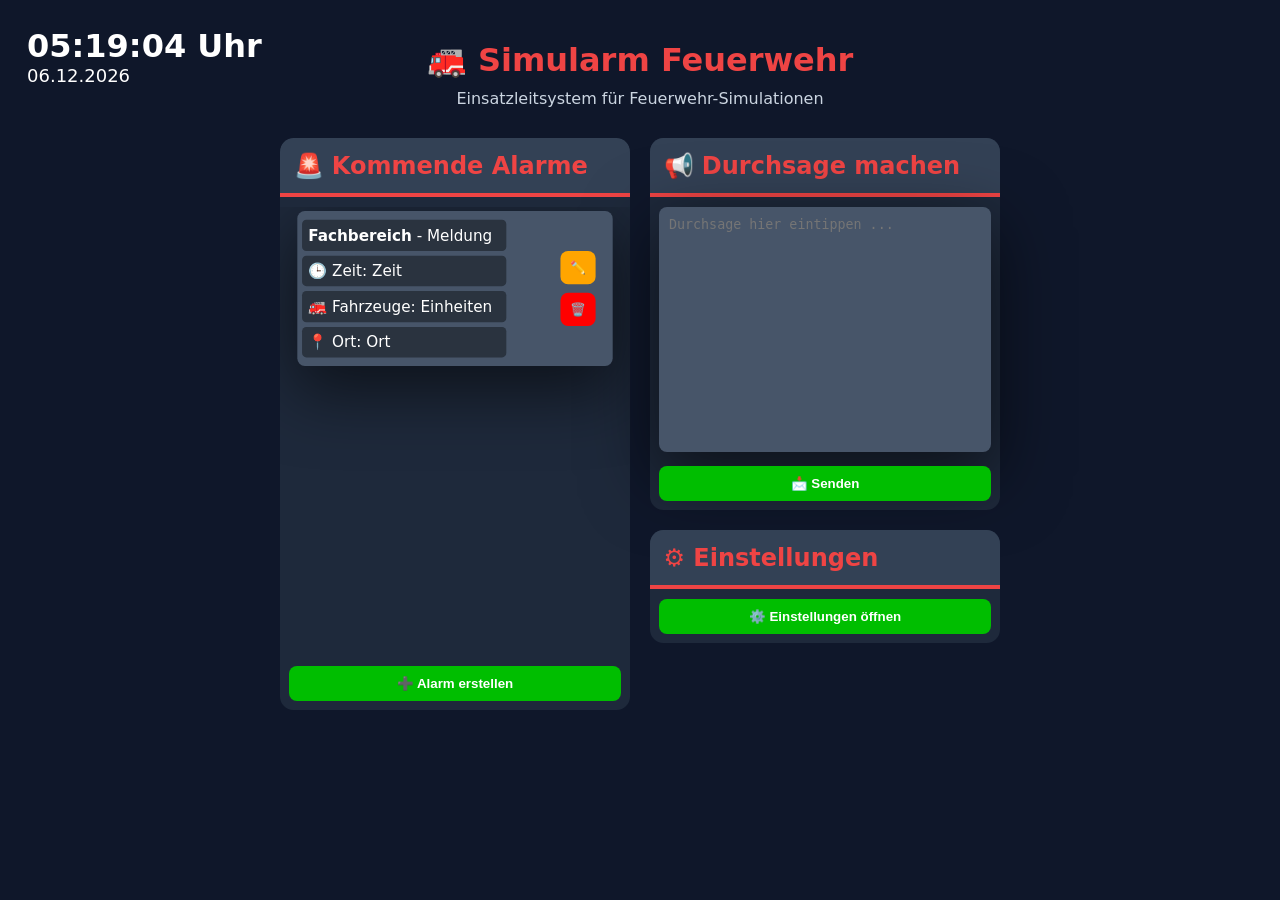
==== commit afcc384f: "Alpha v1.2 - QOS" ====
--- a/src/main/resources/templates/index.html
+++ b/src/main/resources/templates/index.html
@@ -153,7 +153,7 @@
     setInterval(() => {
         const date = new Date();
         let year = date.getFullYear();
-        let month = String(date.getMonth() + 1).padStart(2, '0');  // +1, weil getMonth() 0-basiert ist
+        let month = String(date.getMonth() + 1).padStart(2, '0');
         let day = String(date.getDate()).padStart(2, '0');
         let hour = String(date.getHours()).padStart(2, '0');
         let min = String(date.getMinutes()).padStart(2, '0');
@@ -161,9 +161,7 @@
 
         document.getElementById('clock').innerText = `${hour}:${min}:${sec} Uhr`;
         document.getElementById('date').innerText = `${day}.${month}.${year}`;
-    }, 1000);
-
-    setInterval(() => {
+
         const alarmItems = document.querySelectorAll('.alarm-item');
         alarmItems.forEach(div => {
             const isActive = div.getAttribute('data-active') === 'true';
--- a/src/main/resources/static/css/index.css
+++ b/src/main/resources/static/css/index.css
@@ -33,9 +33,9 @@
     display: flex;
     align-items: start;
     justify-content: center;
-    gap: 10px;
+    gap: 20px;
     flex-direction: row;
-    height: calc(900px - 80px); /* ca. abzüglich header + padding */
+    height: 25%; 
 }
 
 .sec{
@@ -43,7 +43,7 @@
     align-items: center;
     justify-content: start;
     flex-direction: column;
-    gap: 10px;
+    gap: 20px;
 }
 /* content */
 
@@ -72,6 +72,7 @@
 }
 
 section h2 {
+    user-select: none;
     margin-top: 0px;
     font-size: 1.5em;
     margin-bottom: 10px;
@@ -90,11 +91,11 @@
 
 
 .alarm-list {
+    height: 50vh;
     display: flex;
     flex-direction: column;
     gap: 10px;
     margin-bottom: 1vh;
-    height: 660px;
     overflow-y: scroll;
 }
 
@@ -178,6 +179,7 @@
     color: white;
     margin-left: 1vh;
     margin-right: 1vh;
+    user-select: none;
 }
 
 button {
@@ -254,6 +256,7 @@
 }
 
 .timer{
+    user-select: none;
     position: absolute;
     top: 0px;
     left: 0px;
